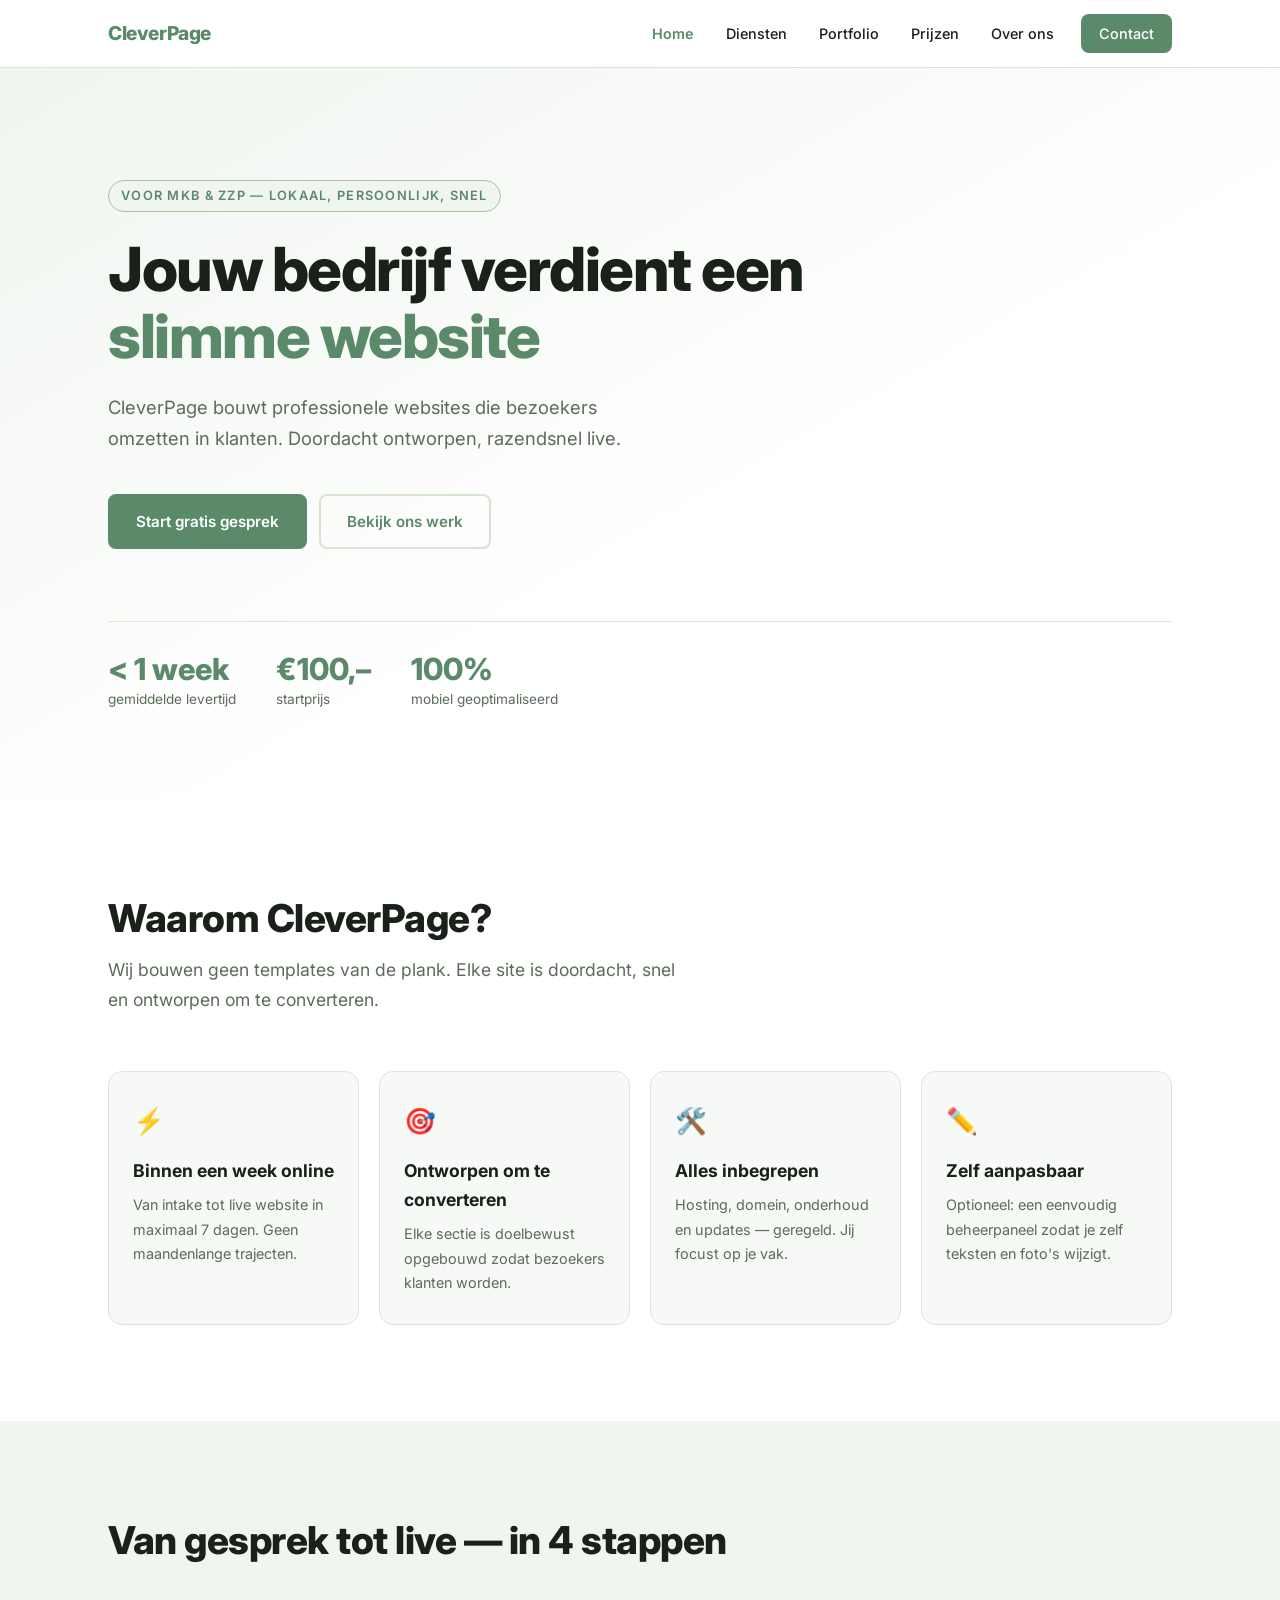
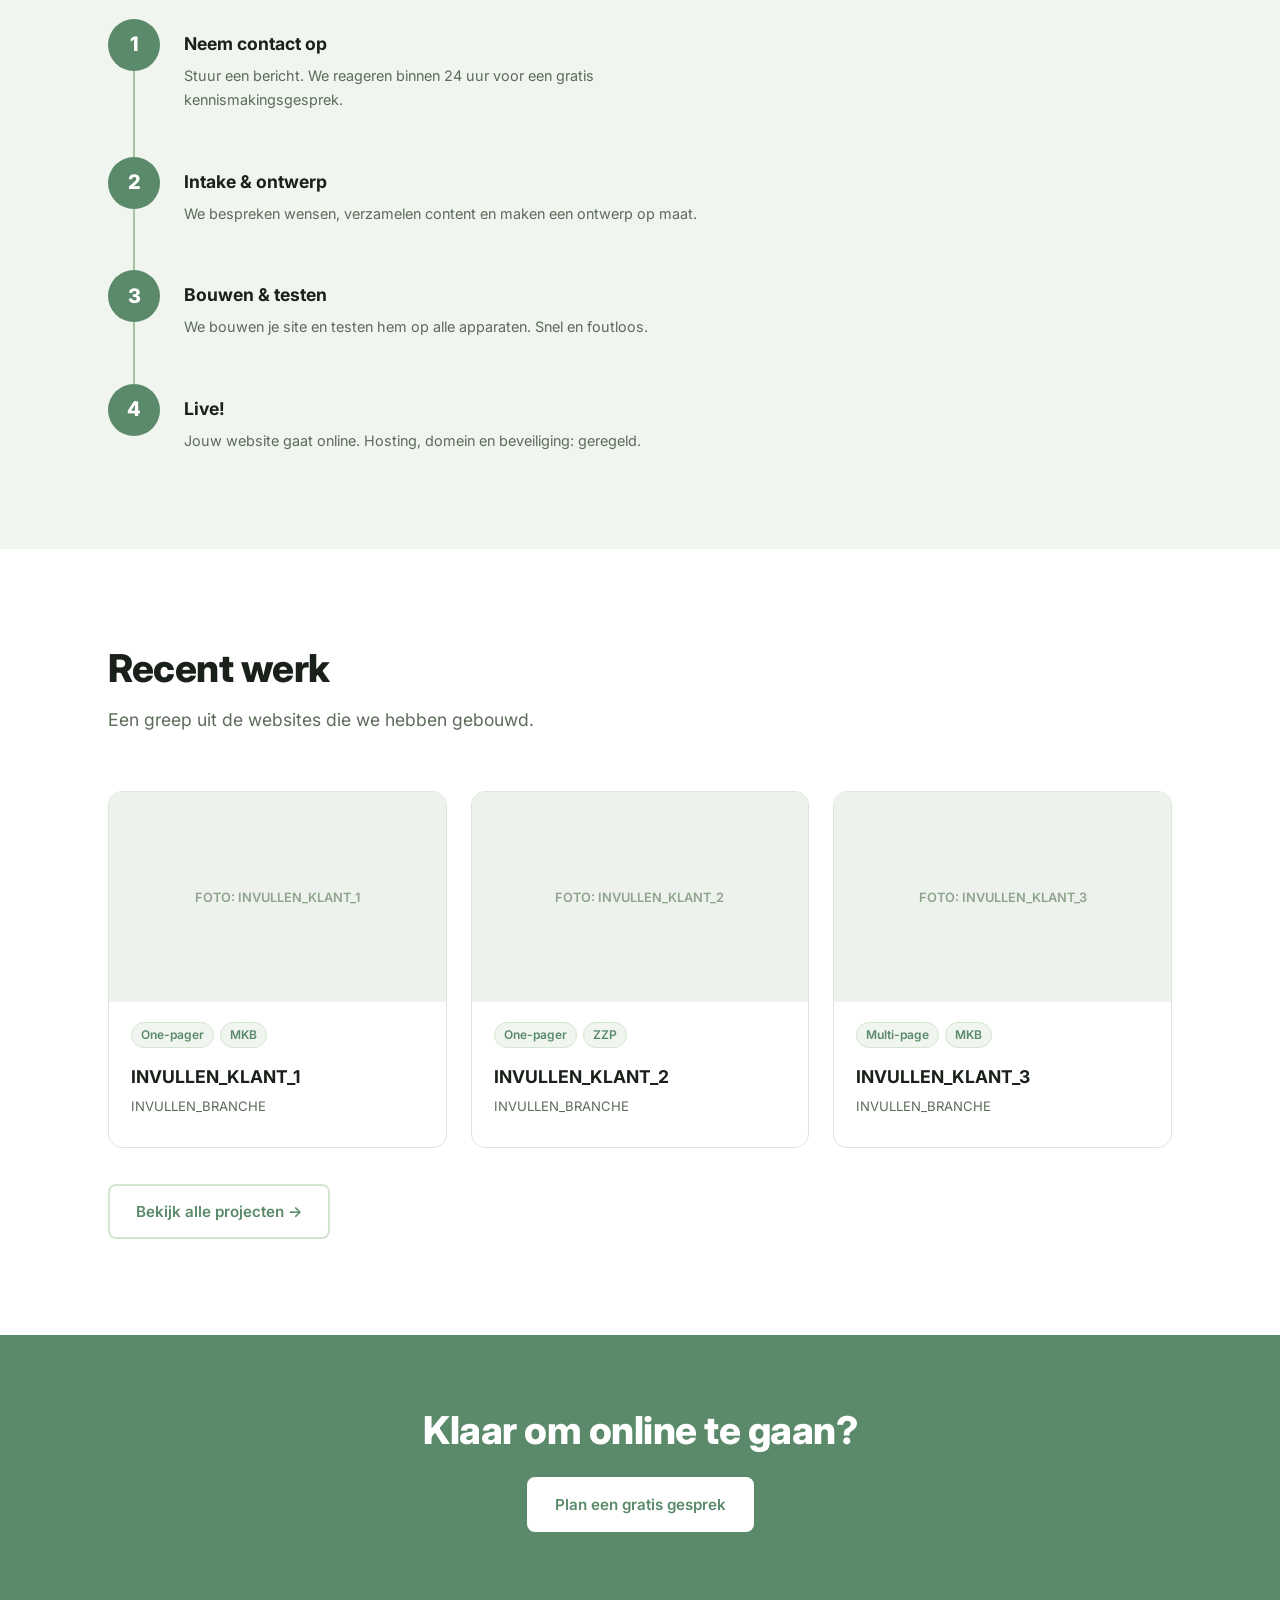
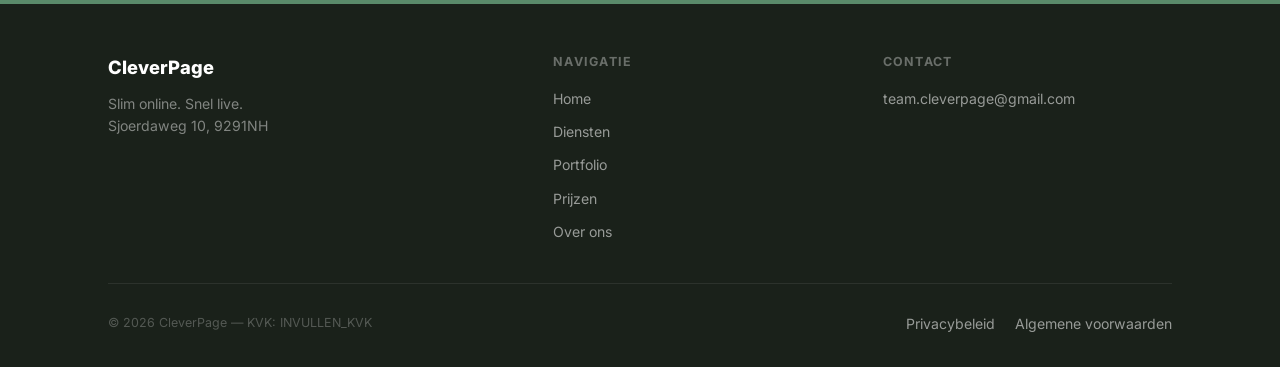
==== index.html @ 63e91c02 "eerste versie CleverPage website" ====
<!DOCTYPE html>
<html lang="nl">
<head>
  <meta charset="UTF-8" />
  <meta name="viewport" content="width=device-width, initial-scale=1.0" />
  <title>CleverPage — Slim online. Snel live.</title>
  <meta name="description" content="CleverPage bouwt professionele websites voor MKB en ZZP. Snel, doordacht en betaalbaar — binnen een week live." />
  <link rel="preconnect" href="https://fonts.googleapis.com" />
  <link rel="preconnect" href="https://fonts.gstatic.com" crossorigin />
  <link href="https://fonts.googleapis.com/css2?family=Inter:wght@400;500;600;700;800&display=swap" rel="stylesheet" />
  <link rel="stylesheet" href="style.css" />
</head>
<body data-pagina="index">

  <header class="nav" id="nav"></header>

  <!-- HERO -->
  <section class="home-hero">
    <div class="wrap">
      <p class="eyebrow" id="eyebrow"></p>
      <h1 id="hero-titel"></h1>
      <p class="lead" id="hero-lead"></p>
      <div class="knoppen" id="hero-knoppen"></div>
      <div class="stats-balk" id="stats-balk"></div>
    </div>
  </section>

  <!-- USP -->
  <section class="sectie">
    <div class="wrap">
      <div class="sectie-kop">
        <h2>Waarom CleverPage?</h2>
        <p class="sectie-intro">Wij bouwen geen templates van de plank. Elke site is doordacht, snel en ontworpen om te converteren.</p>
      </div>
      <div class="usp-grid" id="usp-grid"></div>
    </div>
  </section>

  <!-- HOE HET WERKT -->
  <section class="sectie bg-groen">
    <div class="wrap">
      <div class="sectie-kop">
        <h2 id="werkwijze-titel"></h2>
        <p class="sectie-intro" id="werkwijze-intro"></p>
      </div>
      <div class="tijdlijn" id="tijdlijn"></div>
    </div>
  </section>

  <!-- PORTFOLIO PREVIEW -->
  <section class="sectie">
    <div class="wrap">
      <div class="sectie-kop">
        <h2 id="portfolio-preview-titel"></h2>
        <p class="sectie-intro" id="portfolio-preview-intro"></p>
      </div>
      <div class="portfolio-grid" id="portfolio-grid"></div>
      <div style="margin-top:36px">
        <a href="portfolio.html" class="btn btn-ghost">Bekijk alle projecten →</a>
      </div>
    </div>
  </section>

  <!-- CTA BALK -->
  <section class="cta-balk" id="cta-balk"></section>

  <footer class="footer" id="footer"></footer>

  <script src="config.js"></script>
  <script src="nav.js"></script>
  <script>
    document.addEventListener('DOMContentLoaded', function () {
      const d = C.home;

      document.getElementById('eyebrow').textContent         = d.heroEyebrow;
      document.getElementById('hero-titel').innerHTML        = d.heroTitel;
      document.getElementById('hero-lead').textContent       = d.heroSubtitel;

      // Knoppen
      document.getElementById('hero-knoppen').innerHTML =
        '<a href="' + d.heroCta.primairLink + '" class="btn btn-primair">' + d.heroCta.primairTekst + '</a>' +
        '<a href="' + d.heroCta.secundairLink + '" class="btn btn-ghost">' + d.heroCta.secundairTekst + '</a>';

      // Stats
      const sb = document.getElementById('stats-balk');
      d.heroStats.forEach(function (s) {
        const div = document.createElement('div');
        div.className = 'stat';
        div.innerHTML = '<strong>' + s.getal + '</strong><span>' + s.label + '</span>';
        sb.appendChild(div);
      });

      // USP
      const uspGrid = document.getElementById('usp-grid');
      d.usp.forEach(function (u) {
        const div = document.createElement('div');
        div.className = 'usp-kaart';
        div.innerHTML = '<div class="usp-icoon">' + u.icoon + '</div><h3>' + u.titel + '</h3><p>' + u.tekst + '</p>';
        uspGrid.appendChild(div);
      });

      // Werkwijze
      document.getElementById('werkwijze-titel').textContent = d.werkwijzeTitel;
      document.getElementById('werkwijze-intro').textContent = '';
      const tl = document.getElementById('tijdlijn');
      d.stappen.forEach(function (s, i) {
        const div = document.createElement('div');
        div.className = 'stap';
        div.innerHTML =
          '<div class="stap-nr">' + (i + 1) + '</div>' +
          '<div class="stap-inhoud"><h3>' + s.titel + '</h3><p>' + s.tekst + '</p></div>';
        tl.appendChild(div);
      });

      // Portfolio preview (max 3)
      document.getElementById('portfolio-preview-titel').textContent = d.portfolioPreviewTitel;
      document.getElementById('portfolio-preview-intro').textContent = d.portfolioPreviewIntro;
      const pg = document.getElementById('portfolio-grid');
      C.portfolio.projecten.slice(0, 3).forEach(function (p) {
        const div = document.createElement('div');
        div.className = 'portfolio-kaart';
        const tagsHtml = p.tags.map(function (t) { return '<span class="tag">' + t + '</span>'; }).join('');
        div.innerHTML =
          '<div class="portfolio-beeld">' +
            (p.afbeelding
              ? '<img src="' + p.afbeelding + '" alt="' + p.naam + '" />'
              : '<span class="foto-ph">FOTO: ' + p.naam + '</span>') +
          '</div>' +
          '<div class="portfolio-info">' +
            '<div class="tags">' + tagsHtml + '</div>' +
            '<h3>' + p.naam + '</h3>' +
            '<p class="portfolio-branche">' + p.branche + '</p>' +
            (p.url ? '<a href="' + p.url + '" target="_blank" rel="noopener" class="portfolio-link">Bekijk site →</a>' : '') +
          '</div>';
        pg.appendChild(div);
      });

      // CTA balk
      const cb = d.ctaBalk;
      document.getElementById('cta-balk').innerHTML =
        '<div class="wrap"><h2>' + cb.tekst + '</h2><a href="' + cb.knopLink + '" class="btn btn-wit">' + cb.knopTekst + '</a></div>';
    });
  </script>
</body>
</html>
---- style.css ----
/* ============================================================
   CleverPage — style.css  (gedeeld over alle pagina's)
   Mobile-first · Geen frameworks · Puur CSS
   Palette: lichtgroen #a8c5a0 / donkergroen #5a8a6a
   ============================================================ */

/* ── Reset ──────────────────────────────────────────────── */
*, *::before, *::after { box-sizing: border-box; margin: 0; padding: 0; }

:root {
  --g-licht:    #a8c5a0;
  --g-donker:   #5a8a6a;
  --g-diep:     #3d6b52;
  --g-bg:       #f0f5ef;
  --g-rand:     #d4e6d0;
  --wit:        #ffffff;
  --grijs-0:    #f7f9f7;
  --grijs-1:    #eef2ed;
  --grijs-2:    #dde6db;
  --grijs-3:    #8fa48d;
  --tekst:      #1a211a;
  --tekst-zacht:#5c6b5a;
  --font:       'Inter', sans-serif;
  --r:          8px;
  --r-groot:    14px;
  --schaduw:    0 2px 16px rgba(61,107,82,.09);
  --schaduw-h:  0 8px 32px rgba(61,107,82,.16);
  --breedte:    1120px;
  --nav-h:      68px;
}

html  { scroll-behavior: smooth; font-size: 16px; }
body  { font-family: var(--font); color: var(--tekst); background: var(--wit); line-height: 1.65; -webkit-font-smoothing: antialiased; }
img   { max-width: 100%; display: block; }
a     { color: var(--g-donker); text-decoration: none; }
a:hover { color: var(--g-diep); }
ul    { list-style: none; }

/* ── Typografie ─────────────────────────────────────────── */
h1 { font-size: clamp(2.4rem, 5.5vw, 3.8rem); font-weight: 800; line-height: 1.1; letter-spacing: -1.5px; }
h2 { font-size: clamp(1.7rem, 3.5vw, 2.4rem); font-weight: 800; line-height: 1.2; letter-spacing: -.5px; }
h3 { font-size: 1.1rem; font-weight: 700; }
p  { line-height: 1.7; }
em { font-style: normal; color: var(--g-donker); }

/* ── Layout hulp ────────────────────────────────────────── */
.wrap        { max-width: var(--breedte); margin: 0 auto; padding: 0 28px; }
.sectie      { padding: 96px 0; }
.sectie-smal { padding: 72px 0; }
.sectie-intro { font-size: 1.1rem; color: var(--tekst-zacht); max-width: 580px; margin-top: 14px; }

.sectie-kop          { margin-bottom: 56px; }
.sectie-kop h2       { margin-bottom: 12px; }

/* ── Knoppen ────────────────────────────────────────────── */
.btn {
  display: inline-flex;
  align-items: center;
  gap: 8px;
  font-family: var(--font);
  font-size: .95rem;
  font-weight: 600;
  padding: 13px 26px;
  border-radius: var(--r);
  border: 2px solid transparent;
  cursor: pointer;
  transition: background .18s, color .18s, border-color .18s, transform .15s, box-shadow .18s;
  white-space: nowrap;
}
.btn:hover { transform: translateY(-1px); }

.btn-primair  { background: var(--g-donker); color: var(--wit); border-color: var(--g-donker); }
.btn-primair:hover { background: var(--g-diep); border-color: var(--g-diep); color: var(--wit); box-shadow: var(--schaduw-h); }

.btn-ghost { background: transparent; color: var(--g-donker); border-color: var(--g-rand); }
.btn-ghost:hover { background: var(--g-bg); border-color: var(--g-donker); color: var(--g-diep); }

.btn-wit { background: var(--wit); color: var(--g-donker); border-color: var(--wit); }
.btn-wit:hover { background: var(--g-bg); color: var(--g-diep); }

/* ── Navigatie ──────────────────────────────────────────── */
.nav {
  position: sticky; top: 0; z-index: 200;
  height: var(--nav-h);
  background: rgba(255,255,255,.96);
  backdrop-filter: blur(10px);
  border-bottom: 1px solid var(--grijs-2);
}
.nav-inner {
  display: flex; align-items: center; justify-content: space-between;
  height: 100%; max-width: var(--breedte); margin: 0 auto; padding: 0 28px;
}
.nav-logo { display: flex; align-items: center; gap: 10px; }
.nav-logo img { height: 34px; width: auto; }
.nav-logo-naam { font-size: 1.2rem; font-weight: 800; color: var(--g-donker); letter-spacing: -.4px; }

.nav-menu { display: flex; align-items: center; gap: 6px; }
.nav-menu a {
  font-size: .9rem; font-weight: 500; color: var(--tekst);
  padding: 7px 13px; border-radius: 6px;
  transition: background .15s, color .15s;
}
.nav-menu a:hover { background: var(--g-bg); color: var(--g-donker); }
.nav-menu a.actief { color: var(--g-donker); font-weight: 600; }
.nav-menu a.nav-cta {
  background: var(--g-donker); color: var(--wit);
  padding: 8px 18px; border-radius: var(--r);
  margin-left: 8px;
}
.nav-menu a.nav-cta:hover { background: var(--g-diep); color: var(--wit); }

/* Hamburger */
.hamburger { display: none; background: none; border: none; cursor: pointer; padding: 6px; }
.hamburger span { display: block; width: 22px; height: 2px; background: var(--tekst); border-radius: 2px; margin: 5px 0; transition: all .25s; }

/* ── Page hero (voor binnenste pagina's) ────────────────── */
.page-hero {
  background: linear-gradient(150deg, var(--g-bg) 0%, var(--wit) 65%);
  padding: 80px 0 64px;
  border-bottom: 1px solid var(--grijs-2);
}
.page-hero h1 { margin-bottom: 14px; }

/* ── Home hero ──────────────────────────────────────────── */
.home-hero {
  background: linear-gradient(150deg, var(--g-bg) 0%, var(--wit) 60%);
  padding: 112px 0 88px;
}
.home-hero .eyebrow {
  display: inline-block;
  font-size: .8rem; font-weight: 600; letter-spacing: .1em; text-transform: uppercase;
  color: var(--g-donker); background: var(--g-bg);
  border: 1px solid var(--g-licht);
  padding: 4px 12px; border-radius: 20px; margin-bottom: 24px;
}
.home-hero h1 { max-width: 740px; margin-bottom: 22px; }
.home-hero .lead { font-size: 1.15rem; color: var(--tekst-zacht); max-width: 540px; margin-bottom: 40px; }
.home-hero .knoppen { display: flex; flex-wrap: wrap; gap: 12px; margin-bottom: 72px; }
.stats-balk { display: flex; flex-wrap: wrap; gap: 40px; padding-top: 32px; border-top: 1px solid var(--grijs-2); }
.stat strong { display: block; font-size: 1.9rem; font-weight: 800; color: var(--g-donker); line-height: 1; }
.stat span   { font-size: .85rem; color: var(--tekst-zacht); margin-top: 4px; }

/* ── USP grid ───────────────────────────────────────────── */
.usp-grid { display: grid; grid-template-columns: repeat(auto-fit, minmax(240px, 1fr)); gap: 20px; }
.usp-kaart {
  background: var(--grijs-0);
  border: 1px solid var(--grijs-2);
  border-radius: var(--r-groot);
  padding: 28px 24px;
  transition: box-shadow .2s, transform .2s;
}
.usp-kaart:hover { box-shadow: var(--schaduw-h); transform: translateY(-3px); }
.usp-icoon { font-size: 1.6rem; margin-bottom: 14px; }
.usp-kaart h3 { margin-bottom: 8px; }
.usp-kaart p  { font-size: .9rem; color: var(--tekst-zacht); }

/* ── Werkwijze (tijdlijn) ───────────────────────────────── */
.tijdlijn { display: flex; flex-direction: column; gap: 0; max-width: 640px; }
.stap { display: flex; gap: 24px; align-items: flex-start; padding-bottom: 44px; position: relative; }
.stap:last-child { padding-bottom: 0; }
.stap:not(:last-child)::after {
  content: ''; position: absolute;
  left: 25px; top: 52px; bottom: 0;
  width: 2px; background: var(--g-licht);
}
.stap-nr {
  flex-shrink: 0; width: 52px; height: 52px;
  background: var(--g-donker); color: var(--wit);
  font-size: 1.25rem; font-weight: 800;
  border-radius: 50%;
  display: flex; align-items: center; justify-content: center;
  position: relative; z-index: 1;
}
.stap-inhoud { padding-top: 10px; }
.stap-inhoud h3 { margin-bottom: 6px; }
.stap-inhoud p  { font-size: .9rem; color: var(--tekst-zacht); }

/* ── Portfolio kaarten ──────────────────────────────────── */
.portfolio-grid { display: grid; grid-template-columns: repeat(auto-fit, minmax(300px, 1fr)); gap: 24px; }
.portfolio-kaart {
  border: 1px solid var(--grijs-2);
  border-radius: var(--r-groot);
  overflow: hidden;
  background: var(--wit);
  transition: box-shadow .2s, transform .2s;
}
.portfolio-kaart:hover { box-shadow: var(--schaduw-h); transform: translateY(-4px); }
.portfolio-beeld {
  height: 210px; background: var(--grijs-1);
  display: flex; align-items: center; justify-content: center;
  overflow: hidden;
}
.portfolio-beeld img { width: 100%; height: 100%; object-fit: cover; }
.foto-ph { font-size: .8rem; font-weight: 600; color: var(--grijs-3); text-align: center; padding: 16px; }
.portfolio-info { padding: 20px 22px; }
.portfolio-info h3 { margin-bottom: 4px; }
.portfolio-branche { font-size: .82rem; color: var(--tekst-zacht); margin-bottom: 10px; }
.portfolio-beschrijving { font-size: .88rem; color: var(--tekst-zacht); margin-bottom: 14px; }
.tags { display: flex; flex-wrap: wrap; gap: 6px; margin-bottom: 14px; }
.tag {
  font-size: .75rem; font-weight: 600;
  background: var(--g-bg); color: var(--g-donker);
  border: 1px solid var(--g-rand);
  padding: 2px 9px; border-radius: 20px;
}
.portfolio-link { font-size: .88rem; font-weight: 600; color: var(--g-donker); }
.portfolio-link:hover { color: var(--g-diep); }

/* ── Diensten lijst ─────────────────────────────────────── */
.diensten-grid { display: grid; grid-template-columns: repeat(auto-fit, minmax(300px, 1fr)); gap: 24px; }
.dienst-kaart {
  background: var(--grijs-0);
  border: 1px solid var(--grijs-2);
  border-radius: var(--r-groot);
  padding: 32px 28px;
  transition: box-shadow .2s, transform .2s;
}
.dienst-kaart:hover { box-shadow: var(--schaduw-h); transform: translateY(-3px); }
.dienst-icoon { font-size: 2rem; margin-bottom: 16px; }
.dienst-kaart h3 { margin-bottom: 10px; }
.dienst-kaart > p { font-size: .9rem; color: var(--tekst-zacht); margin-bottom: 20px; }
.dienst-punten li {
  font-size: .85rem; color: var(--tekst-zacht);
  padding: 5px 0; border-bottom: 1px solid var(--grijs-2);
  display: flex; align-items: center; gap: 8px;
}
.dienst-punten li::before { content: '✓'; color: var(--g-donker); font-weight: 700; }

/* ── Prijzen kaarten ────────────────────────────────────── */
.prijzen-grid { display: grid; grid-template-columns: repeat(auto-fit, minmax(300px, 1fr)); gap: 24px; margin-bottom: 64px; }
.prijzen-kaart {
  background: var(--wit);
  border: 1.5px solid var(--grijs-2);
  border-radius: var(--r-groot);
  padding: 36px 30px;
  position: relative;
  display: flex; flex-direction: column;
}
.prijzen-kaart.uitgelicht { border-color: var(--g-donker); box-shadow: 0 0 0 3px var(--g-licht); }
.badge-top {
  display: inline-block;
  background: var(--g-donker); color: var(--wit);
  font-size: .72rem; font-weight: 700; letter-spacing: .06em; text-transform: uppercase;
  padding: 3px 10px; border-radius: 20px; margin-bottom: 16px;
  align-self: flex-start;
}
.prijzen-kaart h3 { margin-bottom: 6px; }
.pk-beschrijving { font-size: .88rem; color: var(--tekst-zacht); margin-bottom: 20px; }
.pk-prijs { margin-bottom: 24px; }
.pk-prijs strong { display: block; font-size: 2.4rem; font-weight: 800; color: var(--g-donker); line-height: 1; }
.pk-prijs .per { font-size: .82rem; color: var(--tekst-zacht); margin-top: 3px; }
.pk-prijs .maand { font-size: .88rem; color: var(--tekst-zacht); margin-top: 4px; }
.pk-lijst { margin-bottom: 20px; }
.pk-lijst li {
  font-size: .88rem; color: var(--tekst-zacht);
  padding: 6px 0; border-bottom: 1px solid var(--grijs-1);
  display: flex; align-items: center; gap: 8px;
}
.pk-lijst li::before { content: '✓'; color: var(--g-donker); font-weight: 700; flex-shrink: 0; }
.pk-lijst.niet li::before { content: '✕'; color: var(--grijs-3); }
.pk-niet-label { font-size: .78rem; font-weight: 600; color: var(--grijs-3); margin: 12px 0 4px; text-transform: uppercase; letter-spacing: .06em; }
.prijzen-kaart .btn { width: 100%; justify-content: center; margin-top: auto; padding-top: 16px; }

/* ── FAQ ────────────────────────────────────────────────── */
.faq-lijst { max-width: 720px; }
.faq-item { border-bottom: 1px solid var(--grijs-2); }
.faq-vraag {
  width: 100%; background: none; border: none; cursor: pointer;
  font-family: var(--font); font-size: 1rem; font-weight: 600; color: var(--tekst);
  text-align: left; padding: 20px 0;
  display: flex; justify-content: space-between; align-items: center; gap: 16px;
}
.faq-vraag::after { content: '+'; font-size: 1.3rem; color: var(--g-donker); flex-shrink: 0; transition: transform .2s; }
.faq-item.open .faq-vraag::after { transform: rotate(45deg); }
.faq-antwoord { font-size: .92rem; color: var(--tekst-zacht); padding: 0 0 20px; display: none; line-height: 1.7; }
.faq-item.open .faq-antwoord { display: block; }

/* ── Team kaarten ───────────────────────────────────────── */
.team-grid { display: grid; grid-template-columns: repeat(auto-fit, minmax(220px, 1fr)); gap: 24px; }
.team-kaart { text-align: center; }
.team-foto {
  width: 120px; height: 120px;
  border-radius: 50%; overflow: hidden;
  background: var(--grijs-1);
  margin: 0 auto 16px;
  display: flex; align-items: center; justify-content: center;
}
.team-foto img { width: 100%; height: 100%; object-fit: cover; }
.team-foto-ph { font-size: .75rem; color: var(--grijs-3); }
.team-kaart h3 { margin-bottom: 4px; }
.team-functie { font-size: .85rem; color: var(--tekst-zacht); margin-bottom: 8px; }
.team-bio { font-size: .85rem; color: var(--tekst-zacht); margin-bottom: 10px; }
.team-linkedin { font-size: .82rem; font-weight: 600; }

/* ── Waarden grid ───────────────────────────────────────── */
.waarden-grid { display: grid; grid-template-columns: repeat(auto-fit, minmax(200px, 1fr)); gap: 20px; }
.waarde-kaart {
  background: var(--g-bg);
  border: 1px solid var(--g-rand);
  border-radius: var(--r-groot);
  padding: 28px 22px;
}
.waarde-icoon { font-size: 1.6rem; margin-bottom: 12px; }
.waarde-kaart h3 { margin-bottom: 8px; }
.waarde-kaart p { font-size: .88rem; color: var(--tekst-zacht); }

/* ── Contact pagina ─────────────────────────────────────── */
.contact-layout { display: grid; grid-template-columns: 1fr 1.4fr; gap: 72px; align-items: start; }
.contact-gegeven { display: flex; align-items: center; gap: 14px; margin-bottom: 16px; }
.contact-gegeven-icoon { font-size: 1.1rem; width: 28px; text-align: center; flex-shrink: 0; }
.contact-gegeven-label { font-size: .78rem; color: var(--tekst-zacht); text-transform: uppercase; letter-spacing: .06em; font-weight: 600; }
.contact-gegeven-waarde { font-size: .95rem; font-weight: 500; color: var(--tekst); }
.contact-gegeven-waarde a { color: var(--tekst); }
.contact-gegeven-waarde a:hover { color: var(--g-donker); }

/* Formulier */
.formulier { display: flex; flex-direction: column; gap: 18px; }
.form-rij { display: grid; grid-template-columns: 1fr 1fr; gap: 16px; }
.form-veld { display: flex; flex-direction: column; gap: 6px; }
.form-veld label { font-size: .85rem; font-weight: 600; color: var(--tekst); }
.form-veld input,
.form-veld textarea,
.form-veld select {
  font-family: var(--font); font-size: .9rem;
  padding: 11px 14px;
  border: 1.5px solid var(--grijs-2);
  border-radius: var(--r);
  background: var(--grijs-0); color: var(--tekst);
  outline: none; transition: border-color .18s, background .18s;
}
.form-veld input:focus,
.form-veld textarea:focus,
.form-veld select:focus { border-color: var(--g-donker); background: var(--wit); }
.form-veld textarea { resize: vertical; min-height: 120px; }
.form-status { font-size: .85rem; color: var(--tekst-zacht); min-height: 1.2em; }
.form-status.fout { color: #c0392b; }

/* ── CTA balk ───────────────────────────────────────────── */
.cta-balk {
  background: var(--g-donker);
  padding: 72px 0;
  text-align: center;
}
.cta-balk h2 { color: var(--wit); margin-bottom: 24px; }
.cta-balk .btn-wit { display: inline-flex; }

/* ── Footer ─────────────────────────────────────────────── */
.footer { background: var(--tekst); padding: 48px 0 32px; }
.footer-grid {
  display: grid;
  grid-template-columns: 1.4fr 1fr 1fr;
  gap: 40px;
  padding-bottom: 40px;
  border-bottom: 1px solid rgba(255,255,255,.08);
  margin-bottom: 28px;
}
.footer-merk p { font-size: .88rem; color: rgba(255,255,255,.45); margin-top: 10px; line-height: 1.6; }
.footer-merk .footer-naam { font-size: 1.15rem; font-weight: 800; color: var(--wit); }
.footer-kop { font-size: .78rem; font-weight: 700; color: rgba(255,255,255,.35); text-transform: uppercase; letter-spacing: .1em; margin-bottom: 14px; }
.footer-nav { display: flex; flex-direction: column; gap: 10px; }
.footer-nav a { font-size: .88rem; color: rgba(255,255,255,.55); transition: color .15s; }
.footer-nav a:hover { color: var(--wit); }
.footer-bottom { display: flex; justify-content: space-between; align-items: center; flex-wrap: wrap; gap: 10px; }
.footer-copy { font-size: .78rem; color: rgba(255,255,255,.25); }
.footer-socials { display: flex; gap: 16px; }
.footer-socials a { font-size: .82rem; color: rgba(255,255,255,.4); transition: color .15s; }
.footer-socials a:hover { color: var(--wit); }

/* ── Diverse hulpklassen ────────────────────────────────── */
.tekst-centraal { text-align: center; }
.tekst-centraal .sectie-intro { margin-left: auto; margin-right: auto; }
.bg-grijs  { background: var(--grijs-0); }
.bg-groen  { background: var(--g-bg); }
.disclaimer { font-size: .85rem; color: var(--tekst-zacht); text-align: center; margin-top: 24px; }

/* ── Responsive ─────────────────────────────────────────── */
@media (max-width: 900px) {
  .footer-grid { grid-template-columns: 1fr 1fr; }
  .contact-layout { grid-template-columns: 1fr; gap: 40px; }
  .form-rij { grid-template-columns: 1fr; }
}

@media (max-width: 768px) {
  :root { --nav-h: 60px; }

  h1 { letter-spacing: -.5px; }

  .sectie      { padding: 64px 0; }
  .sectie-smal { padding: 48px 0; }

  /* Nav mobile */
  .nav-menu {
    display: none;
    position: absolute; top: var(--nav-h); left: 0; right: 0;
    background: var(--wit);
    flex-direction: column; align-items: stretch;
    padding: 8px 0 16px;
    border-bottom: 1px solid var(--grijs-2);
    box-shadow: 0 8px 24px rgba(0,0,0,.08);
    gap: 0;
  }
  .nav-menu.open { display: flex; }
  .nav-menu a { padding: 13px 24px; border-radius: 0; }
  .nav-menu a.nav-cta { margin: 12px 24px 0; border-radius: var(--r); padding: 11px 18px; }
  .hamburger { display: block; }

  .home-hero { padding: 80px 0 64px; }
  .home-hero .knoppen { flex-direction: column; }
  .home-hero .knoppen .btn { text-align: center; justify-content: center; }
  .stats-balk { gap: 24px; }

  .footer-grid { grid-template-columns: 1fr; gap: 28px; }
  .footer-bottom { flex-direction: column; align-items: flex-start; }

  .prijzen-grid { grid-template-columns: 1fr; }
}

@media (max-width: 480px) {
  .wrap { padding: 0 18px; }
  .usp-grid, .diensten-grid, .portfolio-grid, .waarden-grid, .team-grid { grid-template-columns: 1fr; }
}

@media (prefers-reduced-motion: reduce) {
  *, *::before, *::after { transition: none !important; animation: none !important; }
}
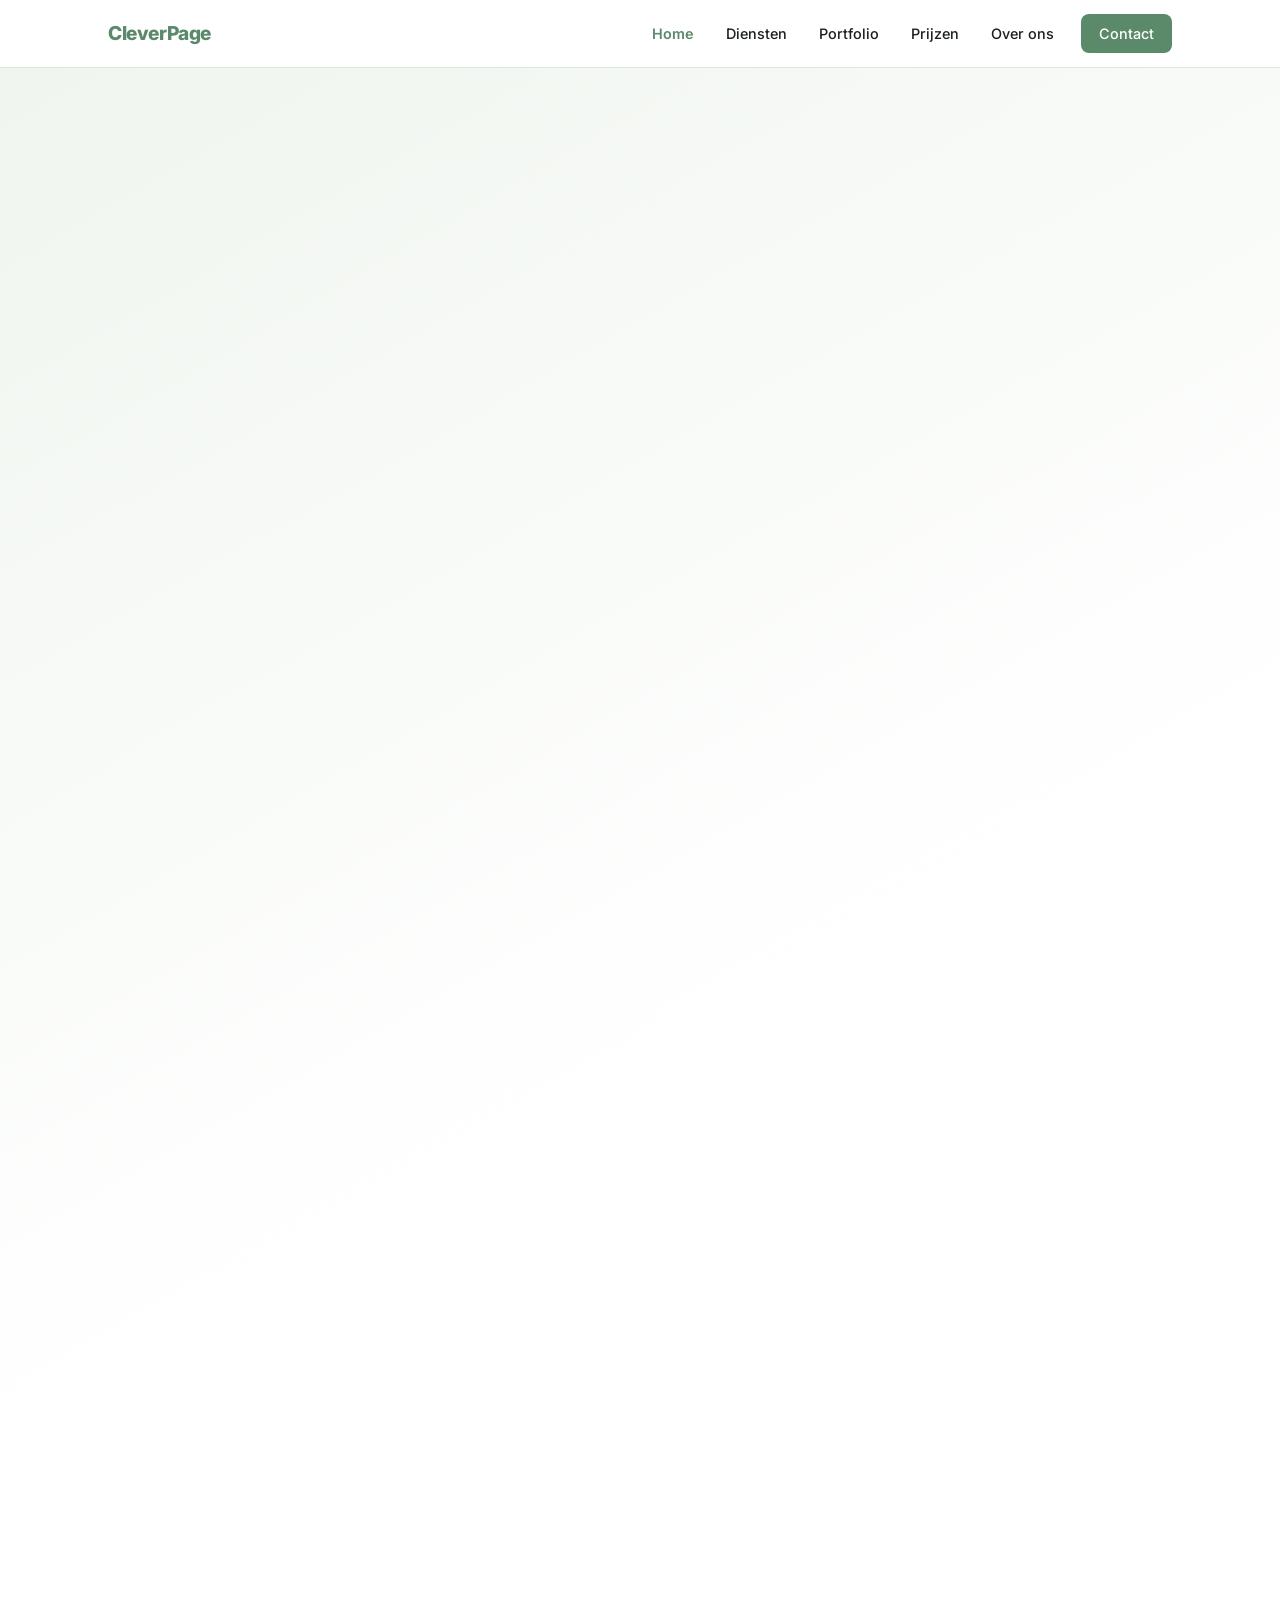
==== commit 6a58dc24: "Optimalisatie #1" ====
--- a/index.html
+++ b/index.html
@@ -5,15 +5,24 @@
   <meta name="viewport" content="width=device-width, initial-scale=1.0" />
   <title>CleverPage — Slim online. Snel live.</title>
   <meta name="description" content="CleverPage bouwt professionele websites voor MKB en ZZP. Snel, doordacht en betaalbaar — binnen een week live." />
+  <meta name="robots" content="index,follow,max-image-preview:large" />
+  <link rel="canonical" href="https://cleverpage.nl/" />
+  <meta property="og:title" content="CleverPage — Slim online. Snel live." />
+  <meta property="og:description" content="Professionele websites voor MKB en ZZP — snel, doordacht en betaalbaar." />
+  <meta property="og:type" content="website" />
+  <meta property="og:url" content="https://cleverpage.nl/" />
+  <meta name="twitter:card" content="summary_large_image" />
+  <meta name="theme-color" content="#5a8a6a" />
   <link rel="preconnect" href="https://fonts.googleapis.com" />
   <link rel="preconnect" href="https://fonts.gstatic.com" crossorigin />
   <link href="https://fonts.googleapis.com/css2?family=Inter:wght@400;500;600;700;800&display=swap" rel="stylesheet" />
   <link rel="stylesheet" href="style.css" />
 </head>
 <body data-pagina="index">
-
+  <a class="skip-link" href="#main-content">Spring naar de inhoud</a>
   <header class="nav" id="nav"></header>
 
+  <main id="main-content">
   <!-- HERO -->
   <section class="home-hero">
     <div class="wrap">
@@ -66,8 +75,10 @@
 
   <footer class="footer" id="footer"></footer>
 
-  <script src="config.js"></script>
-  <script src="nav.js"></script>
+  </main>
+
+  <script defer src="config.js"></script>
+  <script defer src="nav.js"></script>
   <script>
     document.addEventListener('DOMContentLoaded', function () {
       const d = C.home;
@@ -123,7 +134,7 @@
         div.innerHTML =
           '<div class="portfolio-beeld">' +
             (p.afbeelding
-              ? '<img src="' + p.afbeelding + '" alt="' + p.naam + '" />'
+              ? '<img src="' + p.afbeelding + '" alt="' + p.naam + '" loading="lazy" decoding="async" width="600" height="400" />'
               : '<span class="foto-ph">FOTO: ' + p.naam + '</span>') +
           '</div>' +
           '<div class="portfolio-info">' +
--- a/style.css
+++ b/style.css
@@ -30,11 +30,36 @@
 }
 
 html  { scroll-behavior: smooth; font-size: 16px; }
-body  { font-family: var(--font); color: var(--tekst); background: var(--wit); line-height: 1.65; -webkit-font-smoothing: antialiased; }
-img   { max-width: 100%; display: block; }
+body  {
+  font-family: var(--font);
+  color: var(--tekst);
+  background: var(--wit);
+  line-height: 1.65;
+  -webkit-font-smoothing: antialiased;
+  text-rendering: optimizeLegibility;
+  color-scheme: light;
+}
+img   { max-width: 100%; display: block; height: auto; }
 a     { color: var(--g-donker); text-decoration: none; }
 a:hover { color: var(--g-diep); }
 ul    { list-style: none; }
+main { display: block; }
+.skip-link {
+  position: absolute;
+  top: -48px;
+  left: 16px;
+  z-index: 1000;
+  padding: 10px 16px;
+  border-radius: 0 0 var(--r) var(--r);
+  background: var(--g-donker);
+  color: var(--wit);
+  transition: top .2s ease;
+}
+.skip-link:focus { top: 0; }
+:focus-visible {
+  outline: 3px solid rgba(90, 138, 106, .35);
+  outline-offset: 2px;
+}
 
 /* ── Typografie ─────────────────────────────────────────── */
 h1 { font-size: clamp(2.4rem, 5.5vw, 3.8rem); font-weight: 800; line-height: 1.1; letter-spacing: -1.5px; }
@@ -48,6 +73,16 @@
 .sectie      { padding: 96px 0; }
 .sectie-smal { padding: 72px 0; }
 .sectie-intro { font-size: 1.1rem; color: var(--tekst-zacht); max-width: 580px; margin-top: 14px; }
+.sectie,
+.page-hero,
+.home-hero,
+.cta-balk,
+.footer {
+  content-visibility: auto;
+  contain-intrinsic-size: 1000px;
+}
+.story-wrap { max-width: 720px; }
+.story-copy { max-width: 100%; margin-top: 16px; }
 
 .sectie-kop          { margin-bottom: 56px; }
 .sectie-kop h2       { margin-bottom: 12px; }
